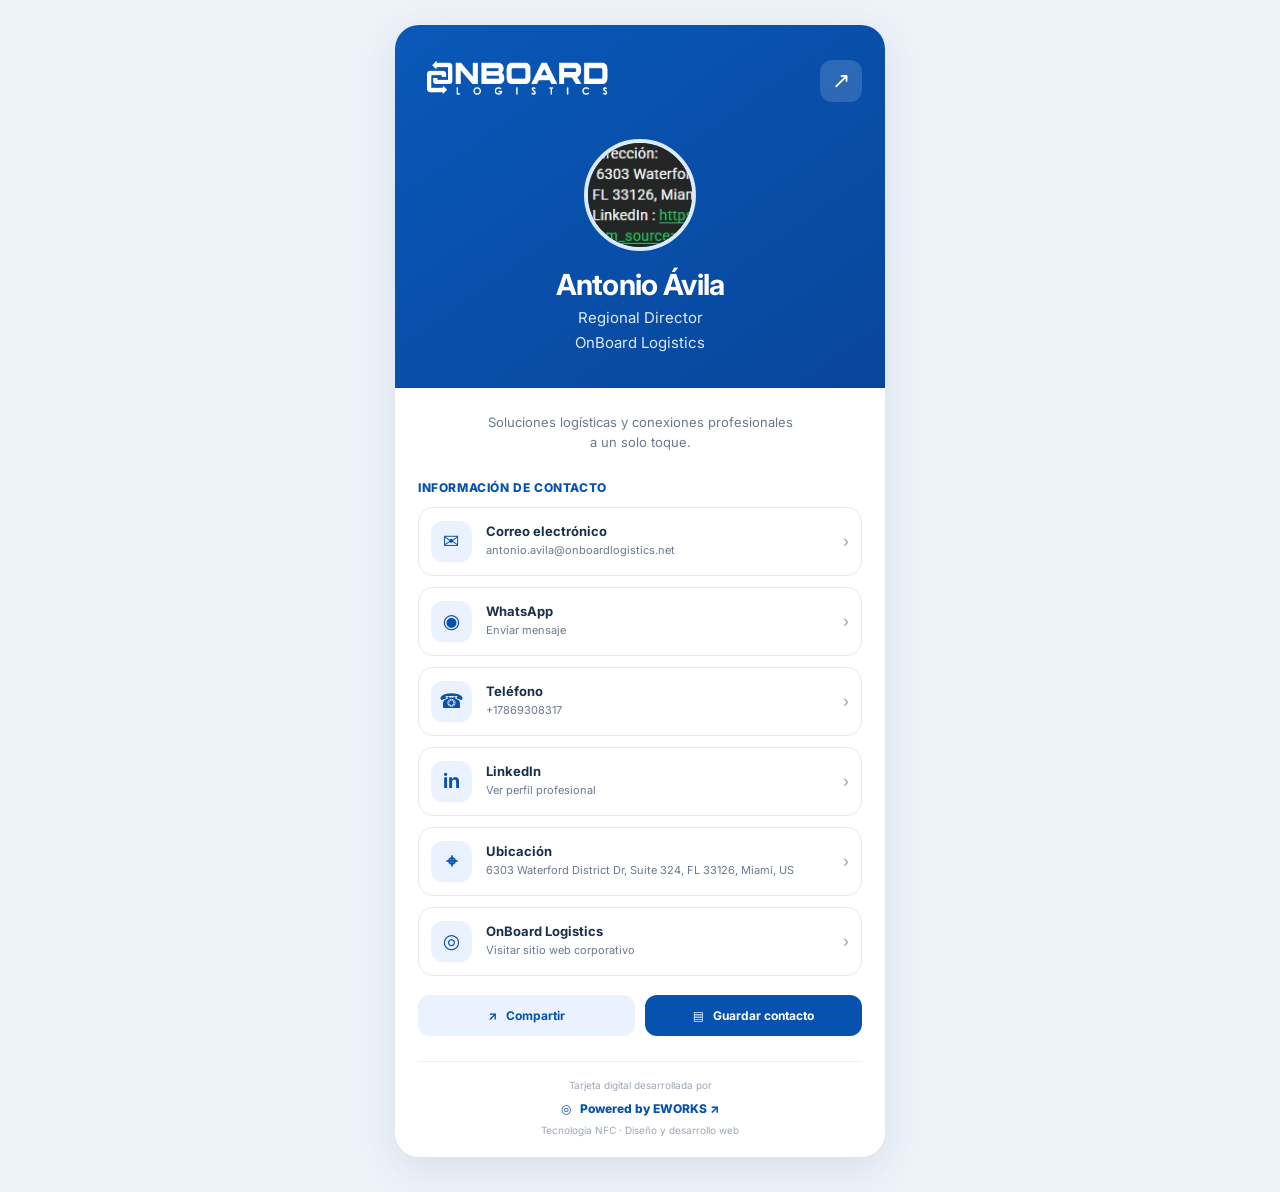
==== antonio_avila/index.html @ 5016f74a "Primera version tarjetas NFC OnBoard Logistics" ====
<!doctype html><html lang="es"><head><meta charset="utf-8"><meta name="viewport" content="width=device-width,initial-scale=1"><meta name="theme-color" content="#0752ae"><title>Antonio Ávila | OnBoard Logistics</title><meta name="description" content="Tarjeta de contacto digital de Antonio Ávila, Regional Director en OnBoard Logistics"><link rel="stylesheet" href="../css/style.css"></head><body><main><header class="hero"><div class="top"><img class="brand" src="../assets/onboard-logo-white.png" alt="OnBoard Logistics"><button class="share share-profile" title="Compartir perfil" aria-label="Compartir perfil">↗</button></div><img class="avatar" src="../assets/photos/antonio_avila.jpg" alt="Foto de Antonio Ávila"><h1>Antonio Ávila</h1><p>Regional Director</p><p>OnBoard Logistics</p></header><section class="content"><p class="intro">Soluciones logísticas y conexiones profesionales<br>a un solo toque.</p><h2 class="heading">INFORMACIÓN DE CONTACTO</h2><a class="link" href="mailto:antonio.avila@onboardlogistics.net" ><span class="ico">✉</span><span class="details"><b>Correo electrónico</b><small>antonio.avila@onboardlogistics.net</small></span><span class="chevron">›</span></a>
<a class="link" href="https://wa.me/17869308317" target=_blank rel=noopener noreferrer><span class="ico">◉</span><span class="details"><b>WhatsApp</b><small>Enviar mensaje</small></span><span class="chevron">›</span></a>
<a class="link" href="tel:+17869308317" ><span class="ico">☎</span><span class="details"><b>Teléfono</b><small>+17869308317</small></span><span class="chevron">›</span></a>
<a class="link" href="https://www.linkedin.com/in/antonio-avila-a6078a2a4/" target=_blank rel=noopener noreferrer><span class="ico">in</span><span class="details"><b>LinkedIn</b><small>Ver perfil profesional</small></span><span class="chevron">›</span></a>
<a class="link" href="https://www.google.com/maps/search/?api=1&amp;query=6303%20Waterford%20District%20Dr%2C%20Suite%20324%2C%20FL%2033126%2C%20Miami%2C%20US" target=_blank rel=noopener noreferrer><span class="ico">⌖</span><span class="details"><b>Ubicación</b><small>6303 Waterford District Dr, Suite 324, FL 33126, Miami, US</small></span><span class="chevron">›</span></a>
<a class="link" href="https://www.onboardlogistics.net/" target=_blank rel=noopener noreferrer><span class="ico">◎</span><span class="details"><b>OnBoard Logistics</b><small>Visitar sitio web corporativo</small></span><span class="chevron">›</span></a><div class="actions"><button class="action share-profile">↗ &nbsp; Compartir</button><button class="action primary" id="save-contact">▤ &nbsp; Guardar contacto</button></div><footer class="footer"><small>Tarjeta digital desarrollada por</small><a href="https://www.instagram.com/eworks.tec/" target="_blank" rel="noopener noreferrer">◎ &nbsp; Powered by EWORKS ↗</a><p>Tecnología NFC · Diseño y desarrollo web</p></footer></section></main><div id="toast" role="status"></div><script id="profile-data" type="application/json">{"slug": "antonio_avila", "name": "Antonio Ávila", "role": "Regional Director", "email": "antonio.avila@onboardlogistics.net", "phone": "+17869308317", "linkedin": "https://www.linkedin.com/in/antonio-avila-a6078a2a4/", "address": "6303 Waterford District Dr, Suite 324, FL 33126, Miami, US"}</script><script src="../js/script.js" defer></script></body></html>
---- css/style.css ----
@import url('https://fonts.googleapis.com/css2?family=Inter:wght@400;500;600;700;800&display=swap');
:root{--blue:#0752ae;--ink:#19304b;--muted:#69798e}*{box-sizing:border-box}body{margin:0;background:#eef3f9;color:var(--ink);font-family:Inter,system-ui,-apple-system,Segoe UI,Arial,sans-serif}main{max-width:490px;margin:25px auto 35px;background:white;border-radius:24px;overflow:hidden;box-shadow:0 10px 40px #2042691e}.hero{background:linear-gradient(145deg,#0958b8,#08469b);text-align:center;padding:23px 23px 30px;color:white}.top{display:flex;justify-content:space-between;align-items:center;margin-bottom:25px}.brand{width:200px;max-width:70%;height:auto}.share{border:0;background:#ffffff25;color:white;width:42px;height:42px;border-radius:12px;font-size:22px;cursor:pointer}.avatar{width:112px;height:112px;margin:auto;border:4px solid #dbeafe;border-radius:50%;display:grid;place-items:center;object-fit:cover;background:#eaf2ff;color:var(--blue);font-weight:700;font-size:32px}.hero h1{font-size:29px;margin:17px 0 5px;line-height:1.18;letter-spacing:-.7px}.hero p{margin:6px 0;color:#deebff;font-size:15px}.content{padding:24px 23px 21px}.intro{text-align:center;color:var(--muted);font-size:13px;line-height:1.55;margin:0 0 27px}.heading{color:var(--blue);font-size:12px;letter-spacing:.6px;font-weight:800;margin:0 0 12px}.link{display:flex;align-items:center;gap:14px;text-decoration:none;color:inherit;border:1px solid #e3e9f0;border-radius:15px;padding:13px 12px;margin-bottom:11px;min-height:69px;transition:.2s}.link:hover,.link:focus-visible{border-color:#9cc4f3;background:#f6faff;transform:translateY(-1px)}.ico{flex:none;width:41px;height:41px;background:#eaf2ff;border-radius:12px;display:grid;place-items:center;color:var(--blue);font-size:20px;font-weight:700}.details{flex:1;min-width:0}.details b{font-size:13px;display:block}.details small{color:var(--muted);font-size:11px;display:block;overflow-wrap:anywhere;margin-top:4px;line-height:1.45}.chevron{color:#94a3b8}.actions{display:grid;grid-template-columns:1fr 1fr;gap:10px;margin-top:19px}.action{padding:13px 8px;border-radius:12px;border:0;font-family:inherit;font-weight:700;font-size:12px;cursor:pointer;background:#eaf2ff;color:var(--blue)}.action.primary{background:var(--blue);color:#fff}.footer{text-align:center;border-top:1px solid #eef1f6;margin-top:25px;padding-top:17px}.footer small{display:block;color:#9ca7b5;font-size:10px;margin-bottom:6px}.footer a{color:var(--blue);display:inline-flex;align-items:center;gap:5px;text-decoration:none;font-weight:800;font-size:12px}.footer p{font-size:10px;color:#9ca7b5;margin:7px 0 0}#toast{position:fixed;bottom:16px;left:50%;transform:translateX(-50%);background:#19304b;color:white;padding:10px 18px;border-radius:9px;display:none;font-size:12px;white-space:nowrap}@media(max-width:540px){body{background:white}main{margin:0 auto;border-radius:0;box-shadow:none;min-height:100svh}.hero h1{font-size:27px}}
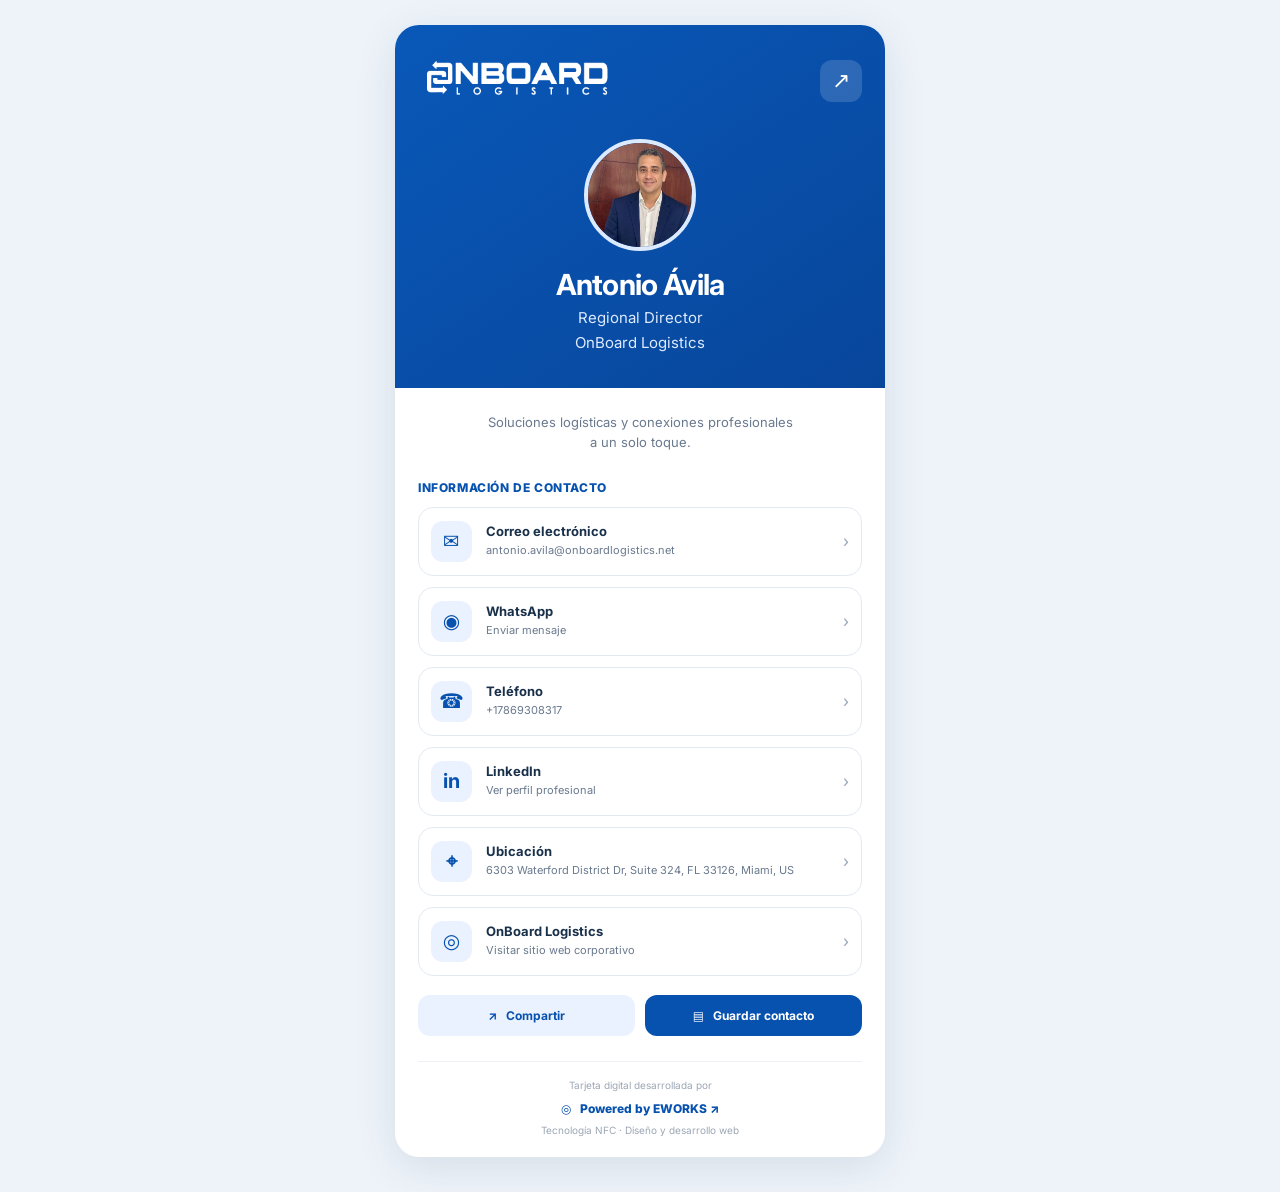
==== commit 70cf8917: "Update index.html" ====
--- a/antonio_avila/index.html
+++ b/antonio_avila/index.html
@@ -1,6 +1,6 @@
-<!doctype html><html lang="es"><head><meta charset="utf-8"><meta name="viewport" content="width=device-width,initial-scale=1"><meta name="theme-color" content="#0752ae"><title>Antonio Ávila | OnBoard Logistics</title><meta name="description" content="Tarjeta de contacto digital de Antonio Ávila, Regional Director en OnBoard Logistics"><link rel="stylesheet" href="../css/style.css"></head><body><main><header class="hero"><div class="top"><img class="brand" src="../assets/onboard-logo-white.png" alt="OnBoard Logistics"><button class="share share-profile" title="Compartir perfil" aria-label="Compartir perfil">↗</button></div><img class="avatar" src="../assets/photos/antonio_avila.jpg" alt="Foto de Antonio Ávila"><h1>Antonio Ávila</h1><p>Regional Director</p><p>OnBoard Logistics</p></header><section class="content"><p class="intro">Soluciones logísticas y conexiones profesionales<br>a un solo toque.</p><h2 class="heading">INFORMACIÓN DE CONTACTO</h2><a class="link" href="mailto:antonio.avila@onboardlogistics.net" ><span class="ico">✉</span><span class="details"><b>Correo electrónico</b><small>antonio.avila@onboardlogistics.net</small></span><span class="chevron">›</span></a>
+<!doctype html><html lang="es"><head><meta charset="utf-8"><meta name="viewport" content="width=device-width,initial-scale=1"><meta name="theme-color" content="#0752ae"><title>Antonio Ávila | OnBoard Logistics</title><meta name="description" content="Tarjeta de contacto digital de Antonio Ávila, Regional Director en OnBoard Logistics"><link rel="stylesheet" href="../css/style.css"></head><body><main><header class="hero"><div class="top"><img class="brand" src="../assets/onboard-logo-white.png" alt="OnBoard Logistics"><button class="share share-profile" title="Compartir perfil" aria-label="Compartir perfil">↗</button></div><img class="avatar" src="../assets/photos/fotoaa.jpg" alt="Foto de Antonio Ávila"><h1>Antonio Ávila</h1><p>Regional Director</p><p>OnBoard Logistics</p></header><section class="content"><p class="intro">Soluciones logísticas y conexiones profesionales<br>a un solo toque.</p><h2 class="heading">INFORMACIÓN DE CONTACTO</h2><a class="link" href="mailto:antonio.avila@onboardlogistics.net" ><span class="ico">✉</span><span class="details"><b>Correo electrónico</b><small>antonio.avila@onboardlogistics.net</small></span><span class="chevron">›</span></a>
 <a class="link" href="https://wa.me/17869308317" target=_blank rel=noopener noreferrer><span class="ico">◉</span><span class="details"><b>WhatsApp</b><small>Enviar mensaje</small></span><span class="chevron">›</span></a>
 <a class="link" href="tel:+17869308317" ><span class="ico">☎</span><span class="details"><b>Teléfono</b><small>+17869308317</small></span><span class="chevron">›</span></a>
 <a class="link" href="https://www.linkedin.com/in/antonio-avila-a6078a2a4/" target=_blank rel=noopener noreferrer><span class="ico">in</span><span class="details"><b>LinkedIn</b><small>Ver perfil profesional</small></span><span class="chevron">›</span></a>
 <a class="link" href="https://www.google.com/maps/search/?api=1&amp;query=6303%20Waterford%20District%20Dr%2C%20Suite%20324%2C%20FL%2033126%2C%20Miami%2C%20US" target=_blank rel=noopener noreferrer><span class="ico">⌖</span><span class="details"><b>Ubicación</b><small>6303 Waterford District Dr, Suite 324, FL 33126, Miami, US</small></span><span class="chevron">›</span></a>
-<a class="link" href="https://www.onboardlogistics.net/" target=_blank rel=noopener noreferrer><span class="ico">◎</span><span class="details"><b>OnBoard Logistics</b><small>Visitar sitio web corporativo</small></span><span class="chevron">›</span></a><div class="actions"><button class="action share-profile">↗ &nbsp; Compartir</button><button class="action primary" id="save-contact">▤ &nbsp; Guardar contacto</button></div><footer class="footer"><small>Tarjeta digital desarrollada por</small><a href="https://www.instagram.com/eworks.tec/" target="_blank" rel="noopener noreferrer">◎ &nbsp; Powered by EWORKS ↗</a><p>Tecnología NFC · Diseño y desarrollo web</p></footer></section></main><div id="toast" role="status"></div><script id="profile-data" type="application/json">{"slug": "antonio_avila", "name": "Antonio Ávila", "role": "Regional Director", "email": "antonio.avila@onboardlogistics.net", "phone": "+17869308317", "linkedin": "https://www.linkedin.com/in/antonio-avila-a6078a2a4/", "address": "6303 Waterford District Dr, Suite 324, FL 33126, Miami, US"}</script><script src="../js/script.js" defer></script></body></html>+<a class="link" href="https://www.onboardlogistics.net/" target=_blank rel=noopener noreferrer><span class="ico">◎</span><span class="details"><b>OnBoard Logistics</b><small>Visitar sitio web corporativo</small></span><span class="chevron">›</span></a><div class="actions"><button class="action share-profile">↗ &nbsp; Compartir</button><button class="action primary" id="save-contact">▤ &nbsp; Guardar contacto</button></div><footer class="footer"><small>Tarjeta digital desarrollada por</small><a href="https://www.instagram.com/eworks.tec/" target="_blank" rel="noopener noreferrer">◎ &nbsp; Powered by EWORKS ↗</a><p>Tecnología NFC · Diseño y desarrollo web</p></footer></section></main><div id="toast" role="status"></div><script id="profile-data" type="application/json">{"slug": "antonio_avila", "name": "Antonio Ávila", "role": "Regional Director", "email": "antonio.avila@onboardlogistics.net", "phone": "+17869308317", "linkedin": "https://www.linkedin.com/in/antonio-avila-a6078a2a4/", "address": "6303 Waterford District Dr, Suite 324, FL 33126, Miami, US"}</script><script src="../js/script.js" defer></script></body></html>
